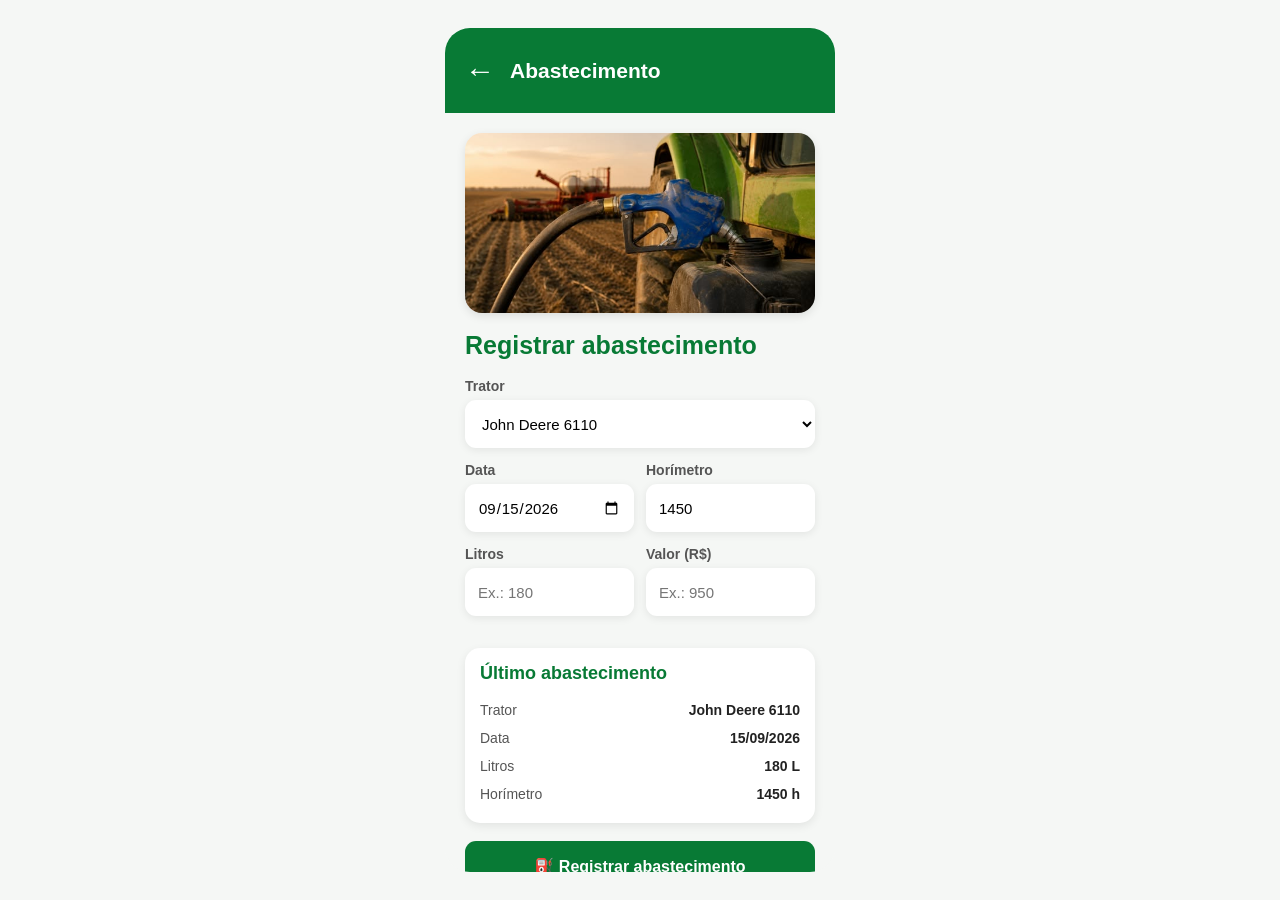
==== abastecimento.html @ 983be86e "v1.0 MVP" ====
<!DOCTYPE html>
<html lang="pt-BR">

<head>

    <meta charset="UTF-8">

    <meta
        name="viewport"
        content="width=device-width, initial-scale=1.0"
    >

    <title>AgroTrator - Abastecimento</title>


    <style>

        * {
            box-sizing: border-box;
            margin: 0;
            padding: 0;
            font-family: Arial, sans-serif;
        }


        body {

            margin: 0;

            min-height: 100vh;

            display: flex;

            justify-content: center;

            align-items: center;

            background: #f5f7f5;
        }


        .celular {

            width: 390px;

            height: 844px;

            background: #f5f7f5;

            overflow: hidden;

            position: relative;

            border-radius: 25px;
        }


        /* CABEÇALHO */

        header {

            height: 85px;

            background: #087a35;

            color: white;

            display: flex;

            align-items: center;

            gap: 15px;

            padding: 15px 20px;
        }


        .botao-voltar {

            color: white;

            text-decoration: none;

            font-size: 30px;

            line-height: 1;
        }


        header h1 {

            font-size: 21px;
        }


        /* CONTEÚDO */

        .conteudo {

            height: calc(100% - 85px);

            overflow-y: auto;

            padding: 20px;

            padding-bottom: 30px;
        }


        /* IMAGEM */

        .imagem-abastecimento {

            width: 100%;

            height: 180px;

            object-fit: cover;

            border-radius: 17px;

            display: block;

            margin-bottom: 18px;

            box-shadow:
                0 3px 10px rgba(0,0,0,0.10);
        }


        .titulo {

            color: #087a35;

            font-size: 25px;

            margin-bottom: 18px;
        }


        /* FORMULÁRIO */

        .campo {

            margin-bottom: 14px;
        }


        .campo label {

            display: block;

            color: #555;

            font-size: 14px;

            font-weight: bold;

            margin-bottom: 6px;
        }


        .campo input,
        .campo select {

            width: 100%;

            height: 48px;

            border: none;

            outline: none;

            background: white;

            border-radius: 11px;

            padding: 0 13px;

            font-size: 15px;

            box-shadow:
                0 2px 8px rgba(0,0,0,0.08);
        }


        /* DUAS COLUNAS */

        .linha {

            display: grid;

            grid-template-columns: 1fr 1fr;

            gap: 12px;
        }


        /* RESUMO */

        .resumo {

            background: white;

            border-radius: 15px;

            padding: 15px;

            margin-top: 18px;

            box-shadow:
                0 3px 10px rgba(0,0,0,0.08);
        }


        .resumo h2 {

            color: #087a35;

            font-size: 18px;

            margin-bottom: 12px;
        }


        .resumo-item {

            display: flex;

            justify-content: space-between;

            padding: 6px 0;

            color: #555;

            font-size: 14px;
        }


        .resumo-item strong {

            color: #222;
        }


        /* BOTÃO */

        .botao-registrar {

            width: 100%;

            height: 50px;

            border: none;

            border-radius: 11px;

            background: #087a35;

            color: white;

            font-size: 16px;

            font-weight: bold;

            cursor: pointer;

            margin-top: 18px;
        }


        .botao-registrar:hover {

            background: #06652c;
        }


        /* MENSAGEM */

        #mensagem {

            text-align: center;

            color: #087a35;

            font-weight: bold;

            margin-top: 12px;

            display: none;
        }

    </style>

</head>


<body>


<div class="celular">


    <!-- CABEÇALHO -->

    <header>

        <a
            href="detalhes.html"
            class="botao-voltar"
        >
            ←
        </a>

        <h1>
            Abastecimento
        </h1>

    </header>



    <!-- CONTEÚDO -->

    <main class="conteudo">


        <!-- IMAGEM -->

        <img
            src="imagens/imagens/abastecimento.jpg.jpg"
            alt="Abastecimento de trator"
            class="imagem-abastecimento"
        >


        <h2 class="titulo">
            Registrar abastecimento
        </h2>



        <!-- TRATOR -->

        <div class="campo">

            <label>
                Trator
            </label>

            <select id="trator">

                <option>
                    John Deere 6110
                </option>

                <option>
                    Massey Ferguson 4297
                </option>

                <option>
                    New Holland T7
                </option>

                <option>
                    Valtra A134
                </option>

            </select>

        </div>



        <!-- DATA E HORA -->

        <div class="linha">


            <div class="campo">

                <label>
                    Data
                </label>

                <input
                    type="date"
                    id="data"
                    value="2026-09-15"
                >

            </div>


            <div class="campo">

                <label>
                    Horímetro
                </label>

                <input
                    type="number"
                    id="horimetro"
                    value="1450"
                >

            </div>

        </div>



        <!-- LITROS E VALOR -->

        <div class="linha">


            <div class="campo">

                <label>
                    Litros
                </label>

                <input
                    type="number"
                    id="litros"
                    placeholder="Ex.: 180"
                    step="0.1"
                >

            </div>


            <div class="campo">

                <label>
                    Valor (R$)
                </label>

                <input
                    type="number"
                    id="valor"
                    placeholder="Ex.: 950"
                    step="0.01"
                >

            </div>

        </div>



        <!-- RESUMO -->

        <div class="resumo">

            <h2>
                Último abastecimento
            </h2>


            <div class="resumo-item">

                <span>
                    Trator
                </span>

                <strong>
                    John Deere 6110
                </strong>

            </div>


            <div class="resumo-item">

                <span>
                    Data
                </span>

                <strong>
                    15/09/2026
                </strong>

            </div>


            <div class="resumo-item">

                <span>
                    Litros
                </span>

                <strong>
                    180 L
                </strong>

            </div>


            <div class="resumo-item">

                <span>
                    Horímetro
                </span>

                <strong>
                    1450 h
                </strong>

            </div>

        </div>



        <!-- BOTÃO -->

        <button
            class="botao-registrar"
            onclick="registrarAbastecimento()"
        >
            ⛽ Registrar abastecimento
        </button>


        <p id="mensagem">
            Abastecimento registrado com sucesso!
        </p>


    </main>

</div>



<script>

    function registrarAbastecimento() {

        const litros =
            document.getElementById("litros").value;

        const valor =
            document.getElementById("valor").value;


        if (litros === "" || valor === "") {

            alert(
                "Preencha os litros e o valor."
            );

            return;
        }


        document.getElementById(
            "mensagem"
        ).style.display = "block";


        document.getElementById(
            "litros"
        ).value = "";


        document.getElementById(
            "valor"
        ).value = "";

    }

</script>


</body>

</html>
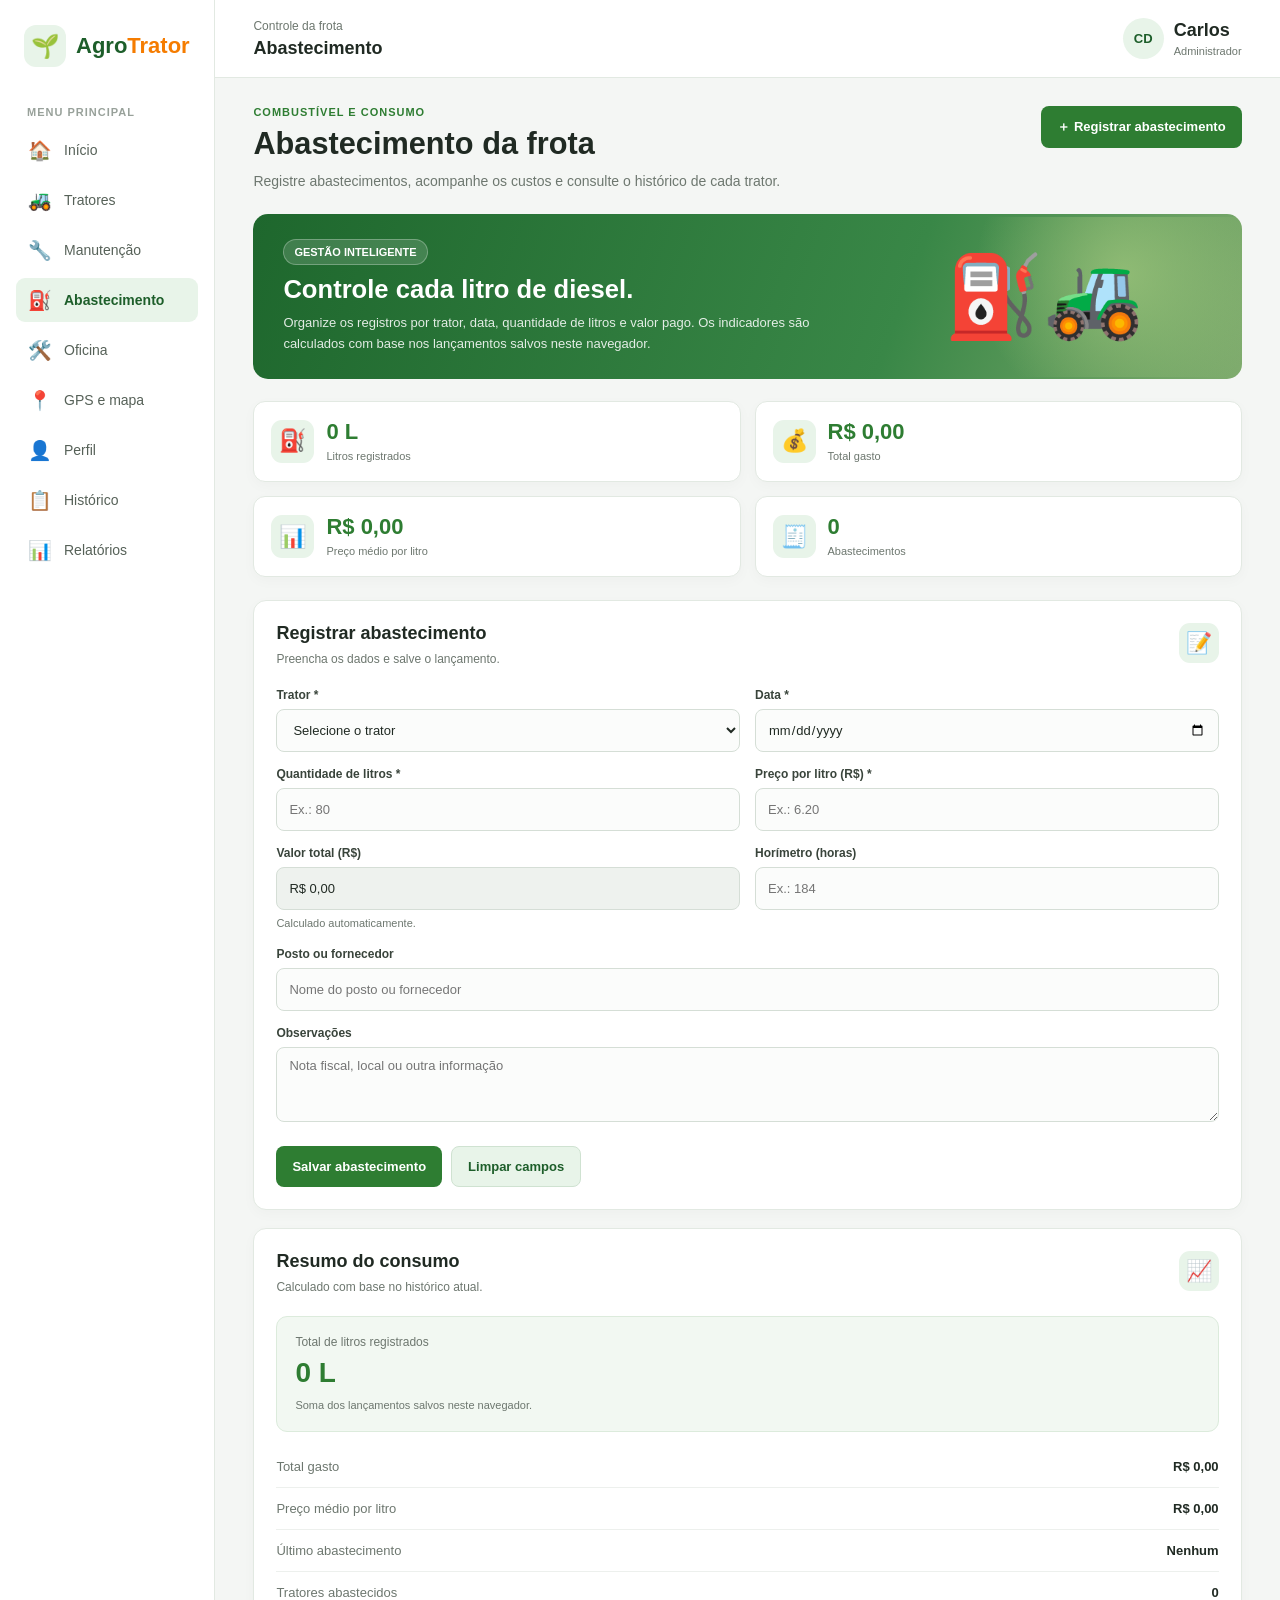
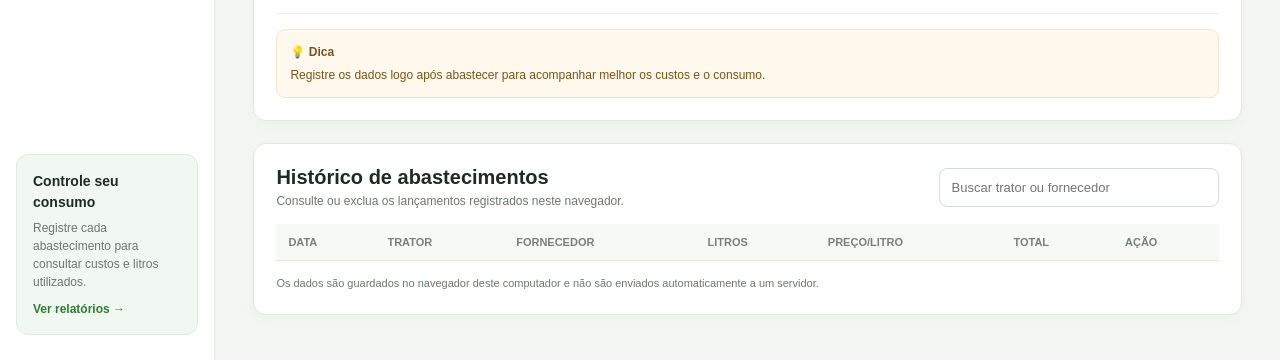
==== commit 752eef15: "v1.1 melhora visual do site" ====
--- a/abastecimento.html
+++ b/abastecimento.html
@@ -1,580 +1,1315 @@
 <!DOCTYPE html>
 <html lang="pt-BR">
-
 <head>
-
-    <meta charset="UTF-8">
-
-    <meta
-        name="viewport"
-        content="width=device-width, initial-scale=1.0"
-    >
-
-    <title>AgroTrator - Abastecimento</title>
-
-
-    <style>
-
-        * {
-            box-sizing: border-box;
-            margin: 0;
-            padding: 0;
-            font-family: Arial, sans-serif;
+<meta charset="UTF-8">
+<meta name="viewport" content="width=device-width, initial-scale=1.0">
+<title>AgroTrator - Abastecimento</title>
+
+<style>
+:root {
+  --verde: #2e7d32;
+  --verde-escuro: #1d5e2a;
+  --verde-claro: #e8f4e9;
+  --laranja: #f57c00;
+  --fundo: #f4f6f4;
+  --texto: #202a23;
+  --cinza: #6d776f;
+  --borda: #e2e9e2;
+}
+
+* {
+  box-sizing: border-box;
+}
+
+body {
+  margin: 0;
+  font-family: Arial, Helvetica, sans-serif;
+  background: var(--fundo);
+  color: var(--texto);
+}
+
+a {
+  color: inherit;
+  text-decoration: none;
+}
+
+button, input, select, textarea {
+  font: inherit;
+}
+
+button {
+  cursor: pointer;
+}
+
+/* ESTRUTURA */
+
+.app {
+  min-height: 100vh;
+  display: grid;
+  grid-template-columns: 240px minmax(0, 1fr);
+}
+
+.sidebar {
+  background: white;
+  border-right: 1px solid var(--borda);
+  min-height: 100vh;
+  padding: 25px 16px;
+  display: flex;
+  flex-direction: column;
+  gap: 28px;
+}
+
+.brand {
+  display: flex;
+  align-items: center;
+  gap: 10px;
+  font-size: 22px;
+  font-weight: 800;
+  color: var(--verde-escuro);
+  padding: 0 8px;
+}
+
+.brand-icon {
+  width: 42px;
+  height: 42px;
+  display: grid;
+  place-items: center;
+  background: var(--verde-claro);
+  border-radius: 12px;
+  font-size: 23px;
+}
+
+.brand-name span {
+  color: var(--laranja);
+}
+
+.nav-title {
+  font-size: 11px;
+  letter-spacing: 1px;
+  text-transform: uppercase;
+  color: #98a19a;
+  font-weight: 800;
+  padding: 0 11px;
+  margin-bottom: 10px;
+}
+
+.nav {
+  display: grid;
+  gap: 6px;
+}
+
+.nav a {
+  min-height: 44px;
+  display: flex;
+  align-items: center;
+  gap: 12px;
+  padding: 0 12px;
+  border-radius: 9px;
+  color: #566158;
+  font-size: 14px;
+}
+
+.nav a:hover {
+  background: #f2f7f2;
+}
+
+.nav a.active {
+  background: var(--verde-claro);
+  color: var(--verde-escuro);
+  font-weight: 700;
+}
+
+.nav-icon {
+  width: 24px;
+  text-align: center;
+  font-size: 19px;
+}
+
+.help {
+  margin-top: auto;
+  background: #f1f7f1;
+  border: 1px solid #e0ecdf;
+  border-radius: 12px;
+  padding: 16px;
+  font-size: 12px;
+  line-height: 1.5;
+  color: var(--cinza);
+}
+
+.help strong {
+  display: block;
+  font-size: 14px;
+  color: var(--texto);
+  margin-bottom: 6px;
+}
+
+.help a {
+  display: block;
+  color: var(--verde);
+  font-weight: 800;
+  margin-top: 9px;
+}
+
+.main {
+  min-width: 0;
+}
+
+/* CABEÇALHO */
+
+.topbar {
+  min-height: 78px;
+  background: white;
+  border-bottom: 1px solid var(--borda);
+  display: flex;
+  align-items: center;
+  justify-content: space-between;
+  padding: 0 clamp(20px, 3vw, 44px);
+  gap: 16px;
+}
+
+.topbar small {
+  display: block;
+  color: var(--cinza);
+  font-size: 12px;
+  margin-bottom: 5px;
+}
+
+.topbar strong {
+  font-size: 18px;
+}
+
+.user {
+  display: flex;
+  align-items: center;
+  gap: 10px;
+}
+
+.avatar {
+  width: 41px;
+  height: 41px;
+  border-radius: 50%;
+  display: grid;
+  place-items: center;
+  background: var(--verde-claro);
+  color: var(--verde-escuro);
+  font-size: 13px;
+  font-weight: 800;
+}
+
+.user span {
+  display: block;
+  color: var(--cinza);
+  font-size: 11px;
+  margin-top: 4px;
+}
+
+/* CONTEÚDO */
+
+.content {
+  max-width: 1600px;
+  margin: 0 auto;
+  padding: 28px clamp(20px, 3vw, 44px) 45px;
+}
+
+.intro {
+  display: flex;
+  align-items: flex-start;
+  justify-content: space-between;
+  gap: 18px;
+  margin-bottom: 22px;
+}
+
+.eyebrow {
+  font-size: 11px;
+  font-weight: 800;
+  color: var(--verde);
+  letter-spacing: 1px;
+  text-transform: uppercase;
+  margin-bottom: 8px;
+}
+
+h1 {
+  font-size: clamp(27px, 2.4vw, 35px);
+  margin: 0 0 8px;
+}
+
+.intro p {
+  font-size: 14px;
+  line-height: 1.6;
+  color: var(--cinza);
+  margin: 0;
+}
+
+.btn {
+  border: 0;
+  border-radius: 8px;
+  padding: 12px 16px;
+  font-weight: 700;
+  font-size: 13px;
+  display: inline-flex;
+  justify-content: center;
+  align-items: center;
+  gap: 7px;
+}
+
+.btn-green {
+  background: var(--verde);
+  color: white;
+}
+
+.btn-green:hover {
+  background: var(--verde-escuro);
+}
+
+.btn-light {
+  background: var(--verde-claro);
+  border: 1px solid #cfe2d1;
+  color: var(--verde-escuro);
+}
+
+/* BANNER */
+
+.banner {
+  display: grid;
+  grid-template-columns: 1.2fr .8fr;
+  align-items: center;
+  min-height: 160px;
+  margin-bottom: 22px;
+  border-radius: 15px;
+  overflow: hidden;
+  background: linear-gradient(
+    110deg,
+    #1e672d,
+    #398747 65%,
+    #80ac6e
+  );
+  color: white;
+}
+
+.banner-copy {
+  padding: 25px 30px;
+}
+
+.banner-label {
+  display: inline-block;
+  background: #ffffff25;
+  border: 1px solid #ffffff45;
+  padding: 6px 10px;
+  border-radius: 20px;
+  font-size: 11px;
+  font-weight: 800;
+  text-transform: uppercase;
+  margin-bottom: 10px;
+}
+
+.banner h2 {
+  font-size: clamp(22px, 2vw, 29px);
+  margin: 0 0 9px;
+}
+
+.banner p {
+  font-size: 13px;
+  line-height: 1.55;
+  color: #ffffffdd;
+  margin: 0;
+  max-width: 650px;
+}
+
+.banner-art {
+  display: grid;
+  place-items: center;
+  min-height: 160px;
+  font-size: 80px;
+  background: radial-gradient(
+    circle at 70% 35%,
+    #a6ca80aa,
+    transparent 50%
+  );
+}
+
+/* INDICADORES */
+
+.stats {
+  display: grid;
+  grid-template-columns: repeat(4, minmax(0, 1fr));
+  gap: 14px;
+  margin-bottom: 23px;
+}
+
+.stat {
+  display: flex;
+  align-items: center;
+  gap: 12px;
+  background: white;
+  padding: 17px;
+  border: 1px solid var(--borda);
+  border-radius: 12px;
+  min-width: 0;
+  box-shadow: 0 4px 14px #00000007;
+}
+
+.stat-icon {
+  width: 43px;
+  height: 43px;
+  display: grid;
+  place-items: center;
+  border-radius: 11px;
+  background: var(--verde-claro);
+  font-size: 22px;
+  flex-shrink: 0;
+}
+
+.stat strong {
+  display: block;
+  color: var(--verde);
+  font-size: 22px;
+  margin-bottom: 4px;
+  overflow-wrap: anywhere;
+}
+
+.stat small {
+  display: block;
+  color: var(--cinza);
+  font-size: 11px;
+  line-height: 1.4;
+}
+
+/* FORMULÁRIO E RESUMO */
+
+.columns {
+  display: grid;
+  grid-template-columns: minmax(0, 1.2fr) minmax(270px, .8fr);
+  gap: 18px;
+  align-items: start;
+}
+
+.panel {
+  background: white;
+  border: 1px solid var(--borda);
+  border-radius: 13px;
+  padding: 22px;
+  min-width: 0;
+  box-shadow: 0 4px 14px #00000007;
+}
+
+.panel-head {
+  display: flex;
+  justify-content: space-between;
+  align-items: flex-start;
+  gap: 12px;
+  margin-bottom: 20px;
+}
+
+.panel-head h2 {
+  margin: 0;
+  font-size: 18px;
+}
+
+.panel-head p {
+  margin: 6px 0 0;
+  color: var(--cinza);
+  font-size: 12px;
+  line-height: 1.5;
+}
+
+.panel-icon {
+  width: 40px;
+  height: 40px;
+  display: grid;
+  place-items: center;
+  background: var(--verde-claro);
+  border-radius: 11px;
+  font-size: 21px;
+  flex-shrink: 0;
+}
+
+.form-grid {
+  display: grid;
+  grid-template-columns: 1fr 1fr;
+  gap: 15px;
+}
+
+.field {
+  min-width: 0;
+}
+
+.field.full {
+  grid-column: 1 / -1;
+}
+
+.field label {
+  display: block;
+  font-size: 12px;
+  font-weight: 800;
+  margin-bottom: 7px;
+  color: #39443b;
+}
+
+.field input,
+.field select,
+.field textarea {
+  width: 100%;
+  min-height: 43px;
+  border: 1px solid #d5ded6;
+  border-radius: 8px;
+  background: #fbfcfb;
+  padding: 10px 12px;
+  font-size: 13px;
+  color: var(--texto);
+  outline: none;
+}
+
+.field textarea {
+  min-height: 75px;
+  resize: vertical;
+}
+
+.field input:focus,
+.field select:focus,
+.field textarea:focus {
+  border-color: var(--verde);
+  box-shadow: 0 0 0 3px #2e7d3218;
+}
+
+.field input[readonly] {
+  background: #eef2ee;
+}
+
+.field-help {
+  color: var(--cinza);
+  font-size: 11px;
+  margin-top: 6px;
+  line-height: 1.4;
+}
+
+.actions {
+  display: flex;
+  gap: 9px;
+  flex-wrap: wrap;
+  margin-top: 20px;
+}
+
+.notice {
+  display: none;
+  margin-top: 13px;
+  padding: 12px;
+  border-radius: 8px;
+  background: var(--verde-claro);
+  color: var(--verde-escuro);
+  font-size: 13px;
+  line-height: 1.5;
+}
+
+.notice.show {
+  display: block;
+}
+
+/* RESUMO DO CONSUMO */
+
+.total-box {
+  background: #f2f8f2;
+  border: 1px solid #dcebdc;
+  border-radius: 11px;
+  padding: 18px;
+  margin-bottom: 14px;
+}
+
+.total-box span {
+  display: block;
+  color: var(--cinza);
+  font-size: 12px;
+  margin-bottom: 8px;
+}
+
+.total-box strong {
+  display: block;
+  color: var(--verde);
+  font-size: 28px;
+  margin-bottom: 6px;
+}
+
+.total-box small {
+  color: var(--cinza);
+  font-size: 11px;
+  line-height: 1.4;
+}
+
+.summary-row {
+  display: flex;
+  justify-content: space-between;
+  gap: 12px;
+  padding: 13px 0;
+  border-bottom: 1px solid #edf0ed;
+  font-size: 13px;
+}
+
+.summary-row:last-child {
+  border-bottom: 0;
+}
+
+.summary-row span {
+  color: var(--cinza);
+}
+
+.tip {
+  margin-top: 15px;
+  padding: 13px;
+  background: #fff8ed;
+  border: 1px solid #f6e6cc;
+  color: #7a5317;
+  border-radius: 9px;
+  font-size: 12px;
+  line-height: 1.5;
+}
+
+.tip strong {
+  display: block;
+  margin-bottom: 5px;
+}
+
+/* HISTÓRICO */
+
+.history {
+  margin-top: 22px;
+}
+
+.history-head {
+  display: flex;
+  justify-content: space-between;
+  align-items: center;
+  gap: 14px;
+  margin-bottom: 16px;
+}
+
+.history-head h2 {
+  margin: 0 0 5px;
+  font-size: 20px;
+}
+
+.history-head p {
+  margin: 0;
+  color: var(--cinza);
+  font-size: 12px;
+}
+
+.search {
+  width: min(280px, 100%);
+  height: 39px;
+  border: 1px solid #d5ded6;
+  border-radius: 8px;
+  padding: 0 12px;
+  font-size: 13px;
+}
+
+.table-wrap {
+  overflow-x: auto;
+}
+
+table {
+  width: 100%;
+  border-collapse: collapse;
+  min-width: 670px;
+}
+
+th {
+  text-align: left;
+  background: #f7f9f7;
+  color: #778179;
+  font-size: 11px;
+  text-transform: uppercase;
+  padding: 12px;
+  border-bottom: 1px solid var(--borda);
+}
+
+td {
+  font-size: 13px;
+  padding: 14px 12px;
+  border-bottom: 1px solid #edf0ed;
+}
+
+tbody tr:last-child td {
+  border-bottom: 0;
+}
+
+.total-cell {
+  font-weight: 800;
+  color: var(--verde-escuro);
+  white-space: nowrap;
+}
+
+.delete-btn {
+  background: #fff7f6;
+  border: 1px solid #f1d6d2;
+  color: #b42318;
+  border-radius: 7px;
+  padding: 7px 9px;
+  font-size: 12px;
+  font-weight: 700;
+}
+
+.empty {
+  display: none;
+  padding: 25px 15px;
+  color: var(--cinza);
+  border: 1px dashed var(--borda);
+  border-radius: 10px;
+  text-align: center;
+  margin-top: 12px;
+}
+
+.footnote {
+  font-size: 11px;
+  line-height: 1.5;
+  color: var(--cinza);
+  margin: 14px 0 0;
+}
+
+/* MENU MÓVEL */
+
+.mobile-nav {
+  display: none;
+}
+
+/* RESPONSIVO */
+
+@media(max-width:1300px) {
+  .app {
+    grid-template-columns: 215px minmax(0, 1fr);
+  }
+
+  .stats {
+    grid-template-columns: repeat(2, minmax(0, 1fr));
+  }
+
+  .columns {
+    grid-template-columns: 1fr;
+  }
+}
+
+@media(max-width:850px) {
+  .app {
+    display: block;
+  }
+
+  .sidebar {
+    display: none;
+  }
+
+  .content {
+    padding: 22px 17px 85px;
+  }
+
+  .banner {
+    grid-template-columns: 1fr;
+  }
+
+  .banner-art {
+    min-height: 90px;
+    font-size: 60px;
+  }
+
+  .mobile-nav {
+    display: flex;
+    position: fixed;
+    bottom: 0;
+    left: 0;
+    right: 0;
+    z-index: 20;
+    justify-content: space-around;
+    padding: 9px 5px calc(9px + env(safe-area-inset-bottom));
+    background: #fffffff5;
+    border-top: 1px solid var(--borda);
+  }
+
+  .mobile-nav a {
+    display: flex;
+    flex-direction: column;
+    align-items: center;
+    gap: 4px;
+    color: var(--cinza);
+    font-size: 10px;
+  }
+
+  .mobile-nav a span {
+    font-size: 21px;
+  }
+
+  .mobile-nav a.active {
+    color: var(--verde);
+    font-weight: 800;
+  }
+}
+
+@media(max-width:580px) {
+  .topbar {
+    height: 70px;
+    padding: 0 14px;
+  }
+
+  .user .meta {
+    display: none;
+  }
+
+  .content {
+    padding: 20px 12px 85px;
+  }
+
+  .intro {
+    flex-direction: column;
+  }
+
+  .intro .btn {
+    width: 100%;
+  }
+
+  .stats {
+    grid-template-columns: 1fr 1fr;
+    gap: 9px;
+  }
+
+  .stat {
+    padding: 12px;
+    gap: 9px;
+  }
+
+  .stat-icon {
+    width: 35px;
+    height: 35px;
+    font-size: 18px;
+  }
+
+  .stat strong {
+    font-size: 19px;
+  }
+
+  .form-grid {
+    grid-template-columns: 1fr;
+  }
+
+  .field.full {
+    grid-column: auto;
+  }
+
+  .panel {
+    padding: 17px;
+  }
+
+  .history-head {
+    align-items: stretch;
+    flex-direction: column;
+  }
+
+  .search {
+    width: 100%;
+  }
+
+  .actions .btn {
+    flex: 1;
+  }
+}
+</style>
+</head>
+
+<body>
+<div class="app">
+
+  <!-- MENU LATERAL -->
+  <aside class="sidebar">
+    <a class="brand" href="principal.html">
+      <span class="brand-icon">🌱</span>
+      <span class="brand-name">Agro<span>Trator</span></span>
+    </a>
+
+    <nav>
+      <p class="nav-title">Menu principal</p>
+
+      <div class="nav">
+        <a href="principal.html"><span class="nav-icon">🏠</span>Início</a>
+        <a href="tratores.html"><span class="nav-icon">🚜</span>Tratores</a>
+        <a href="manutenção.html"><span class="nav-icon">🔧</span>Manutenção</a>
+        <a class="active" href="abastecimento.html"><span class="nav-icon">⛽</span>Abastecimento</a>
+        <a href="oficina.html"><span class="nav-icon">🛠️</span>Oficina</a>
+        <a href="mapa.html"><span class="nav-icon">📍</span>GPS e mapa</a>
+        <a href="perfil.html"><span class="nav-icon">👤</span>Perfil</a>
+        <a href="historico.html"><span class="nav-icon">📋</span>Histórico</a>
+        <a href="relatorios.html"><span class="nav-icon">📊</span>Relatórios</a>
+      </div>
+    </nav>
+
+    <div class="help">
+      <strong>Controle seu consumo</strong>
+      Registre cada abastecimento para consultar custos e litros utilizados.
+      <a href="relatorios.html">Ver relatórios →</a>
+    </div>
+  </aside>
+
+  <div class="main">
+
+    <!-- CABEÇALHO -->
+    <header class="topbar">
+      <div>
+        <small>Controle da frota</small>
+        <strong>Abastecimento</strong>
+      </div>
+
+      <a class="user" href="perfil.html">
+        <div class="avatar">CD</div>
+        <div class="meta">
+          <strong>Carlos</strong>
+          <span>Administrador</span>
+        </div>
+      </a>
+    </header>
+
+    <main class="content">
+
+      <section class="intro">
+        <div>
+          <div class="eyebrow">Combustível e consumo</div>
+          <h1>Abastecimento da frota</h1>
+          <p>Registre abastecimentos, acompanhe os custos e consulte o histórico de cada trator.</p>
+        </div>
+
+        <button class="btn btn-green" id="focus-form" type="button">
+          ＋ Registrar abastecimento
+        </button>
+      </section>
+
+      <!-- BANNER -->
+      <section class="banner">
+        <div class="banner-copy">
+          <span class="banner-label">Gestão inteligente</span>
+          <h2>Controle cada litro de diesel.</h2>
+          <p>Organize os registros por trator, data, quantidade de litros e valor pago. Os indicadores são calculados com base nos lançamentos salvos neste navegador.</p>
+        </div>
+
+        <div class="banner-art" aria-hidden="true">⛽🚜</div>
+      </section>
+
+      <!-- INDICADORES -->
+      <section class="stats">
+        <div class="stat">
+          <div class="stat-icon">⛽</div>
+          <div><strong id="stat-liters">0 L</strong><small>Litros registrados</small></div>
+        </div>
+
+        <div class="stat">
+          <div class="stat-icon">💰</div>
+          <div><strong id="stat-cost">R$ 0,00</strong><small>Total gasto</small></div>
+        </div>
+
+        <div class="stat">
+          <div class="stat-icon">📊</div>
+          <div><strong id="stat-average">R$ 0,00</strong><small>Preço médio por litro</small></div>
+        </div>
+
+        <div class="stat">
+          <div class="stat-icon">🧾</div>
+          <div><strong id="stat-records">0</strong><small>Abastecimentos</small></div>
+        </div>
+      </section>
+
+      <div class="columns">
+
+        <!-- FORMULÁRIO -->
+        <section class="panel" id="form-panel">
+          <div class="panel-head">
+            <div>
+              <h2>Registrar abastecimento</h2>
+              <p>Preencha os dados e salve o lançamento.</p>
+            </div>
+            <div class="panel-icon">📝</div>
+          </div>
+
+          <form id="fuel-form">
+            <div class="form-grid">
+
+              <div class="field">
+                <label for="tractor">Trator *</label>
+                <select id="tractor" required>
+                  <option value="">Selecione o trator</option>
+                  <option>Valtra</option>
+                  <option>New Holland</option>
+                  <option>John Deere</option>
+                  <option>Massey Ferguson</option>
+                  <option>Outro trator</option>
+                </select>
+              </div>
+
+              <div class="field">
+                <label for="fuel-date">Data *</label>
+                <input type="date" id="fuel-date" required>
+              </div>
+
+              <div class="field">
+                <label for="liters">Quantidade de litros *</label>
+                <input type="number" id="liters" min="0.01" step="0.01" placeholder="Ex.: 80" required>
+              </div>
+
+              <div class="field">
+                <label for="price">Preço por litro (R$) *</label>
+                <input type="number" id="price" min="0" step="0.001" placeholder="Ex.: 6.20" required>
+              </div>
+
+              <div class="field">
+                <label for="total-price">Valor total (R$)</label>
+                <input type="text" id="total-price" value="R$ 0,00" readonly>
+                <div class="field-help">Calculado automaticamente.</div>
+              </div>
+
+              <div class="field">
+                <label for="hours">Horímetro (horas)</label>
+                <input type="number" id="hours" min="0" step="0.1" placeholder="Ex.: 184">
+              </div>
+
+              <div class="field full">
+                <label for="station">Posto ou fornecedor</label>
+                <input id="station" type="text" placeholder="Nome do posto ou fornecedor">
+              </div>
+
+              <div class="field full">
+                <label for="fuel-notes">Observações</label>
+                <textarea id="fuel-notes" placeholder="Nota fiscal, local ou outra informação"></textarea>
+              </div>
+            </div>
+
+            <div class="actions">
+              <button class="btn btn-green" type="submit">Salvar abastecimento</button>
+              <button class="btn btn-light" id="reset-form" type="button">Limpar campos</button>
+            </div>
+
+            <div class="notice" id="form-notice" role="status"></div>
+          </form>
+        </section>
+
+        <!-- RESUMO -->
+        <aside class="panel">
+          <div class="panel-head">
+            <div>
+              <h2>Resumo do consumo</h2>
+              <p>Calculado com base no histórico atual.</p>
+            </div>
+            <div class="panel-icon">📈</div>
+          </div>
+
+          <div class="total-box">
+            <span>Total de litros registrados</span>
+            <strong id="summary-liters">0 L</strong>
+            <small>Soma dos lançamentos salvos neste navegador.</small>
+          </div>
+
+          <div class="summary-row">
+            <span>Total gasto</span>
+            <strong id="summary-cost">R$ 0,00</strong>
+          </div>
+
+          <div class="summary-row">
+            <span>Preço médio por litro</span>
+            <strong id="summary-price">R$ 0,00</strong>
+          </div>
+
+          <div class="summary-row">
+            <span>Último abastecimento</span>
+            <strong id="summary-last">Nenhum</strong>
+          </div>
+
+          <div class="summary-row">
+            <span>Tratores abastecidos</span>
+            <strong id="summary-tractors">0</strong>
+          </div>
+
+          <div class="tip">
+            <strong>💡 Dica</strong>
+            Registre os dados logo após abastecer para acompanhar melhor os custos e o consumo.
+          </div>
+        </aside>
+      </div>
+
+      <!-- HISTÓRICO -->
+      <section class="panel history">
+        <div class="history-head">
+          <div>
+            <h2>Histórico de abastecimentos</h2>
+            <p>Consulte ou exclua os lançamentos registrados neste navegador.</p>
+          </div>
+
+          <input class="search" type="search" id="history-search" placeholder="Buscar trator ou fornecedor">
+        </div>
+
+        <div class="table-wrap">
+          <table>
+            <thead>
+              <tr>
+                <th>Data</th>
+                <th>Trator</th>
+                <th>Fornecedor</th>
+                <th>Litros</th>
+                <th>Preço/litro</th>
+                <th>Total</th>
+                <th>Ação</th>
+              </tr>
+            </thead>
+
+            <tbody id="history-body"></tbody>
+          </table>
+        </div>
+
+        <div class="empty" id="history-empty">
+          Nenhum abastecimento cadastrado. Preencha o formulário acima para começar.
+        </div>
+
+        <p class="footnote">
+          Os dados são guardados no navegador deste computador e não são enviados automaticamente a um servidor.
+        </p>
+      </section>
+
+    </main>
+  </div>
+</div>
+
+<!-- MENU PARA CELULARES -->
+<nav class="mobile-nav" aria-label="Menu móvel">
+  <a href="principal.html"><span>🏠</span>Início</a>
+  <a href="tratores.html"><span>🚜</span>Tratores</a>
+  <a class="active" href="abastecimento.html"><span>⛽</span>Abastecer</a>
+  <a href="mapa.html"><span>📍</span>GPS</a>
+  <a href="perfil.html"><span>👤</span>Perfil</a>
+</nav>
+
+<script>
+function init() {
+  const STORAGE_KEY = "agrotrator_abastecimentos";
+  const form = document.getElementById("fuel-form");
+  const litersInput = document.getElementById("liters");
+  const priceInput = document.getElementById("price");
+  const totalInput = document.getElementById("total-price");
+  const historyBody = document.getElementById("history-body");
+  const searchInput = document.getElementById("history-search");
+  const notice = document.getElementById("form-notice");
+
+  const money = value => new Intl.NumberFormat("pt-BR", {
+    style: "currency",
+    currency: "BRL"
+  }).format(value);
+
+  const number = value => new Intl.NumberFormat("pt-BR", {
+    maximumFractionDigits: 2
+  }).format(value);
+
+  let records = [];
+
+  function showNotice(message, isError = false) {
+    notice.textContent = message;
+    notice.classList.add("show");
+    notice.style.background = isError ? "#fff0ee" : "var(--verde-claro)";
+    notice.style.color = isError ? "#a1271c" : "var(--verde-escuro)";
+  }
+
+  function loadRecords() {
+    try {
+      const saved = JSON.parse(
+        localStorage.getItem(STORAGE_KEY) || "[]"
+      );
+
+      records = Array.isArray(saved) ? saved : [];
+    } catch (error) {
+      records = [];
+    }
+  }
+
+  function saveRecords() {
+    try {
+      localStorage.setItem(
+        STORAGE_KEY,
+        JSON.stringify(records)
+      );
+
+      return true;
+    } catch (error) {
+      showNotice(
+        "Não foi possível salvar os registros neste navegador.",
+        true
+      );
+
+      return false;
+    }
+  }
+
+  function calculateTotal() {
+    const liters = Number(litersInput.value) || 0;
+    const price = Number(priceInput.value) || 0;
+
+    totalInput.value = money(liters * price);
+  }
+
+  function formatDate(value) {
+    if (!value) return "—";
+
+    const parts = value.split("-");
+
+    return parts.length === 3
+      ? `${parts[2]}/${parts[1]}/${parts[0]}`
+      : value;
+  }
+
+  function updateStats() {
+    const totalLiters = records.reduce(
+      (sum, record) => sum + Number(record.liters || 0), 0
+    );
+
+    const totalCost = records.reduce(
+      (sum, record) => sum + Number(record.total || 0), 0
+    );
+
+    const average = totalLiters > 0
+      ? totalCost / totalLiters
+      : 0;
+
+    const uniqueTractors = new Set(
+      records.map(record => record.tractor)
+    ).size;
+
+    document.getElementById("stat-liters").textContent =
+      number(totalLiters) + " L";
+
+    document.getElementById("stat-cost").textContent =
+      money(totalCost);
+
+    document.getElementById("stat-average").textContent =
+      money(average);
+
+    document.getElementById("stat-records").textContent =
+      records.length;
+
+    document.getElementById("summary-liters").textContent =
+      number(totalLiters) + " L";
+
+    document.getElementById("summary-cost").textContent =
+      money(totalCost);
+
+    document.getElementById("summary-price").textContent =
+      money(average);
+
+    document.getElementById("summary-tractors").textContent =
+      uniqueTractors;
+
+    if (records.length > 0) {
+      const latest = [...records].sort(
+        (a, b) => (b.date || "").localeCompare(a.date || "")
+      )[0];
+
+      document.getElementById("summary-last").textContent =
+        formatDate(latest.date);
+    } else {
+      document.getElementById("summary-last").textContent =
+        "Nenhum";
+    }
+  }
+
+  function renderHistory() {
+    historyBody.innerHTML = "";
+
+    const query = searchInput.value.trim().toLowerCase();
+
+    const visibleRecords = records
+      .map((record, index) => ({ record, index }))
+      .filter(({ record }) => {
+        const text = (
+          record.tractor + " " +
+          (record.station || "") + " " +
+          (record.notes || "")
+        ).toLowerCase();
+
+        return !query || text.includes(query);
+      })
+      .sort((a, b) =>
+        (b.record.date || "").localeCompare(a.record.date || "")
+      );
+
+    document.getElementById("history-empty").style.display =
+      visibleRecords.length > 0 ? "none" : "block";
+
+    visibleRecords.forEach(({ record, index }) => {
+      const row = document.createElement("tr");
+
+      const values = [
+        formatDate(record.date),
+        record.tractor,
+        record.station || "Não informado",
+        number(Number(record.liters)) + " L",
+        money(Number(record.price)),
+        money(Number(record.total))
+      ];
+
+      values.forEach((value, columnIndex) => {
+        const cell = document.createElement("td");
+        cell.textContent = value;
+
+        if (columnIndex === 5) {
+          cell.className = "total-cell";
         }
 
-
-        body {
-
-            margin: 0;
-
-            min-height: 100vh;
-
-            display: flex;
-
-            justify-content: center;
-
-            align-items: center;
-
-            background: #f5f7f5;
+        row.appendChild(cell);
+      });
+
+      const actionCell = document.createElement("td");
+      const removeButton = document.createElement("button");
+
+      removeButton.type = "button";
+      removeButton.className = "delete-btn";
+      removeButton.textContent = "Excluir";
+
+      removeButton.addEventListener("click", function() {
+        if (!confirm("Deseja excluir este abastecimento?")) {
+          return;
         }
 
-
-        .celular {
-
-            width: 390px;
-
-            height: 844px;
-
-            background: #f5f7f5;
-
-            overflow: hidden;
-
-            position: relative;
-
-            border-radius: 25px;
+        const previousRecords = records.slice();
+        records.splice(index, 1);
+
+        if (saveRecords()) {
+          renderHistory();
+          updateStats();
+        } else {
+          records = previousRecords;
         }
-
-
-        /* CABEÇALHO */
-
-        header {
-
-            height: 85px;
-
-            background: #087a35;
-
-            color: white;
-
-            display: flex;
-
-            align-items: center;
-
-            gap: 15px;
-
-            padding: 15px 20px;
-        }
-
-
-        .botao-voltar {
-
-            color: white;
-
-            text-decoration: none;
-
-            font-size: 30px;
-
-            line-height: 1;
-        }
-
-
-        header h1 {
-
-            font-size: 21px;
-        }
-
-
-        /* CONTEÚDO */
-
-        .conteudo {
-
-            height: calc(100% - 85px);
-
-            overflow-y: auto;
-
-            padding: 20px;
-
-            padding-bottom: 30px;
-        }
-
-
-        /* IMAGEM */
-
-        .imagem-abastecimento {
-
-            width: 100%;
-
-            height: 180px;
-
-            object-fit: cover;
-
-            border-radius: 17px;
-
-            display: block;
-
-            margin-bottom: 18px;
-
-            box-shadow:
-                0 3px 10px rgba(0,0,0,0.10);
-        }
-
-
-        .titulo {
-
-            color: #087a35;
-
-            font-size: 25px;
-
-            margin-bottom: 18px;
-        }
-
-
-        /* FORMULÁRIO */
-
-        .campo {
-
-            margin-bottom: 14px;
-        }
-
-
-        .campo label {
-
-            display: block;
-
-            color: #555;
-
-            font-size: 14px;
-
-            font-weight: bold;
-
-            margin-bottom: 6px;
-        }
-
-
-        .campo input,
-        .campo select {
-
-            width: 100%;
-
-            height: 48px;
-
-            border: none;
-
-            outline: none;
-
-            background: white;
-
-            border-radius: 11px;
-
-            padding: 0 13px;
-
-            font-size: 15px;
-
-            box-shadow:
-                0 2px 8px rgba(0,0,0,0.08);
-        }
-
-
-        /* DUAS COLUNAS */
-
-        .linha {
-
-            display: grid;
-
-            grid-template-columns: 1fr 1fr;
-
-            gap: 12px;
-        }
-
-
-        /* RESUMO */
-
-        .resumo {
-
-            background: white;
-
-            border-radius: 15px;
-
-            padding: 15px;
-
-            margin-top: 18px;
-
-            box-shadow:
-                0 3px 10px rgba(0,0,0,0.08);
-        }
-
-
-        .resumo h2 {
-
-            color: #087a35;
-
-            font-size: 18px;
-
-            margin-bottom: 12px;
-        }
-
-
-        .resumo-item {
-
-            display: flex;
-
-            justify-content: space-between;
-
-            padding: 6px 0;
-
-            color: #555;
-
-            font-size: 14px;
-        }
-
-
-        .resumo-item strong {
-
-            color: #222;
-        }
-
-
-        /* BOTÃO */
-
-        .botao-registrar {
-
-            width: 100%;
-
-            height: 50px;
-
-            border: none;
-
-            border-radius: 11px;
-
-            background: #087a35;
-
-            color: white;
-
-            font-size: 16px;
-
-            font-weight: bold;
-
-            cursor: pointer;
-
-            margin-top: 18px;
-        }
-
-
-        .botao-registrar:hover {
-
-            background: #06652c;
-        }
-
-
-        /* MENSAGEM */
-
-        #mensagem {
-
-            text-align: center;
-
-            color: #087a35;
-
-            font-weight: bold;
-
-            margin-top: 12px;
-
-            display: none;
-        }
-
-    </style>
-
-</head>
-
-
-<body>
-
-
-<div class="celular">
-
-
-    <!-- CABEÇALHO -->
-
-    <header>
-
-        <a
-            href="detalhes.html"
-            class="botao-voltar"
-        >
-            ←
-        </a>
-
-        <h1>
-            Abastecimento
-        </h1>
-
-    </header>
-
-
-
-    <!-- CONTEÚDO -->
-
-    <main class="conteudo">
-
-
-        <!-- IMAGEM -->
-
-        <img
-            src="imagens/imagens/abastecimento.jpg.jpg"
-            alt="Abastecimento de trator"
-            class="imagem-abastecimento"
-        >
-
-
-        <h2 class="titulo">
-            Registrar abastecimento
-        </h2>
-
-
-
-        <!-- TRATOR -->
-
-        <div class="campo">
-
-            <label>
-                Trator
-            </label>
-
-            <select id="trator">
-
-                <option>
-                    John Deere 6110
-                </option>
-
-                <option>
-                    Massey Ferguson 4297
-                </option>
-
-                <option>
-                    New Holland T7
-                </option>
-
-                <option>
-                    Valtra A134
-                </option>
-
-            </select>
-
-        </div>
-
-
-
-        <!-- DATA E HORA -->
-
-        <div class="linha">
-
-
-            <div class="campo">
-
-                <label>
-                    Data
-                </label>
-
-                <input
-                    type="date"
-                    id="data"
-                    value="2026-09-15"
-                >
-
-            </div>
-
-
-            <div class="campo">
-
-                <label>
-                    Horímetro
-                </label>
-
-                <input
-                    type="number"
-                    id="horimetro"
-                    value="1450"
-                >
-
-            </div>
-
-        </div>
-
-
-
-        <!-- LITROS E VALOR -->
-
-        <div class="linha">
-
-
-            <div class="campo">
-
-                <label>
-                    Litros
-                </label>
-
-                <input
-                    type="number"
-                    id="litros"
-                    placeholder="Ex.: 180"
-                    step="0.1"
-                >
-
-            </div>
-
-
-            <div class="campo">
-
-                <label>
-                    Valor (R$)
-                </label>
-
-                <input
-                    type="number"
-                    id="valor"
-                    placeholder="Ex.: 950"
-                    step="0.01"
-                >
-
-            </div>
-
-        </div>
-
-
-
-        <!-- RESUMO -->
-
-        <div class="resumo">
-
-            <h2>
-                Último abastecimento
-            </h2>
-
-
-            <div class="resumo-item">
-
-                <span>
-                    Trator
-                </span>
-
-                <strong>
-                    John Deere 6110
-                </strong>
-
-            </div>
-
-
-            <div class="resumo-item">
-
-                <span>
-                    Data
-                </span>
-
-                <strong>
-                    15/09/2026
-                </strong>
-
-            </div>
-
-
-            <div class="resumo-item">
-
-                <span>
-                    Litros
-                </span>
-
-                <strong>
-                    180 L
-                </strong>
-
-            </div>
-
-
-            <div class="resumo-item">
-
-                <span>
-                    Horímetro
-                </span>
-
-                <strong>
-                    1450 h
-                </strong>
-
-            </div>
-
-        </div>
-
-
-
-        <!-- BOTÃO -->
-
-        <button
-            class="botao-registrar"
-            onclick="registrarAbastecimento()"
-        >
-            ⛽ Registrar abastecimento
-        </button>
-
-
-        <p id="mensagem">
-            Abastecimento registrado com sucesso!
-        </p>
-
-
-    </main>
-
-</div>
-
-
-
-<script>
-
-    function registrarAbastecimento() {
-
-        const litros =
-            document.getElementById("litros").value;
-
-        const valor =
-            document.getElementById("valor").value;
-
-
-        if (litros === "" || valor === "") {
-
-            alert(
-                "Preencha os litros e o valor."
-            );
-
-            return;
-        }
-
-
-        document.getElementById(
-            "mensagem"
-        ).style.display = "block";
-
-
-        document.getElementById(
-            "litros"
-        ).value = "";
-
-
-        document.getElementById(
-            "valor"
-        ).value = "";
-
+      });
+
+      actionCell.appendChild(removeButton);
+      row.appendChild(actionCell);
+      historyBody.appendChild(row);
+    });
+  }
+
+  form.addEventListener("submit"), function(event) {
+    event.preventDefault();
+
+    if (!form.reportValidity()) {
+      return;
     }
 
-</script>
-
-
-</body>
-
-</html>+    const liters = Number(litersInput.value);
+    const price = Number(priceInput.value);
+
+    if (
+      !Number.isFinite(liters) ||
+      liters <= 0 ||
+      !Number.isFinite(price) ||
+      price < 0
+    ) {
+      showNotice("Informe litros e preço válidos.", true);
+      return;
+    }
+
+    const record = {
+      tractor: document.getElementById("tractor").value,
+      date: document.getElementById("fuel-date").value,
+      liters: liters,
+      price: price,
+      total: liters * price,
+        hours: Number(document.getElementById("hours").value) || null,
+        station: document.getElementById("station").value.trim() || null,
+        notes: document.getElementById("fuel-notes").value.trim() || null
+    };  
+};
+};
